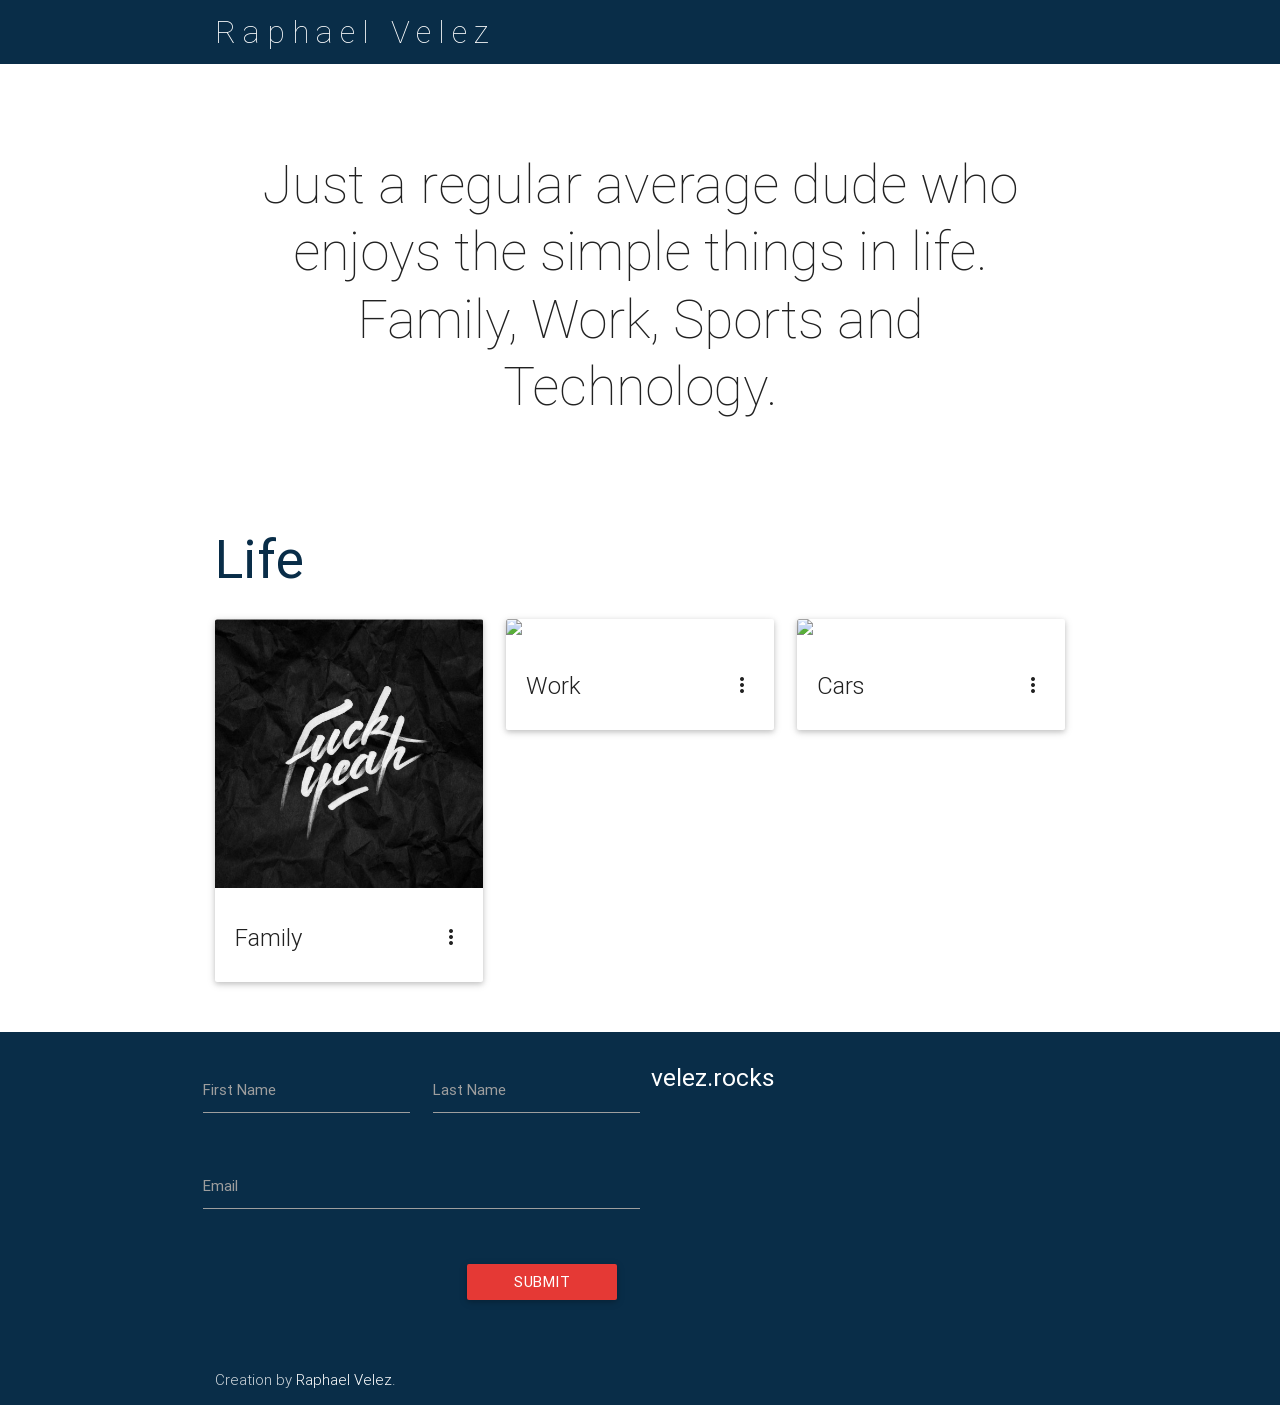
==== index.html @ 738123f0 "removing fam pic" ====
<!DOCTYPE html>
<html>
<head>
    <meta http-equiv="Content-Type" content="text/html; charset=UTF-8"/>
    <meta name="viewport" content="width=device-width, initial-scale=1, maximum-scale=1.0, user-scalable=no"/>
    <meta name="theme-color" content="#2196F3">
    <title>Ralph Velez</title>

    <!-- CSS + Stylesheets -->
    <link href="css/materialize.css" type="text/css" rel="stylesheet">
    <link href="css/style.css" type="text/css" rel="stylesheet" >
    <link href="css/font-awesome.min.css" type="text/css" rel="stylesheet" >
    <link href="https://fonts.googleapis.com/icon?family=Material+Icons"
      rel="stylesheet">
    <script src="js/modernizr.js"></script> <!-- Modernizr -->
</head>

<body id="top" class="scrollspy">

<!-- Pre Loader -->
<div id="loader-wrapper">
    <div id="loader"></div>

    <div class="loader-section section-left"></div>
    <div class="loader-section section-right"></div>

</div>

<!-- Nav Bar -->

<div class="navbar-fixed">
   <nav id="nav_f" class="default_color" role="navigation">
       <div class="container">
           <div class="nav-wrapper"><a id="logo-container" href="#top" class="brand-logo">Raphael Velez</a>
           <ul id="nav-mobile" class="right side-nav">
           </ul><a href="#" data-activates="nav-mobile" class="button-collapse"><i class="mdi-navigation-menu"></i></a>
           </div>
       </div>
   </nav>
</div>

<!-- About me Section -->

<div id="intro" class="section scrollspy">
    <div class="container">
        <div class="row">
            <div  class="col s12">
                <h2 class="center header text_h2"> Just a regular average dude who enjoys the simple things in life. Family, Work, Sports and Technology.</h2>
            </div>
        </div>
    </div>
</div>
<!-- Life Section -->

<!--About me Section once you press Life-->

<div class="section scrollspy" id="Life">
    <div class="container">
        <h2 class="header text_b">Life </h2>
        <div class="row">
            <div class="col s12 m4 l4">
                <div class="card">
                    <div class="card-image waves-effect waves-block waves-light">
                        <img class="activator" src="img/project1.jpg">
                    </div>
                    <div class="card-content">
                        <span class="card-title activator grey-text text-darken-4">Family <i class="mdi-navigation-more-vert right"></i></span>

                    </div>
                    <div class="card-reveal">
                        <span class="card-title grey-text text-darken-4">Family <i class="mdi-navigation-close right"></i></span>
                        <p>Family is everything to me. My wife, daughter and son are my first priority in life.</p>
                    </div>
                </div>
            </div>
            <div class="col s12 m4 l4">
                <div class="card">
                    <div class="card-image waves-effect waves-block waves-light">
                        <img class="activator" src="https://s3.amazonaws.com/prod-heroku/greenhouse_job_boards/logos/000/000/993/original/hellolabs-knockout-tex.png?1421933443">
                    </div>
                    <div class="card-content">
                        <span class="card-title activator grey-text text-darken-4">Work <i class="mdi-navigation-more-vert right"></i></span>

                    </div>
                    <div class="card-reveal">
                        <span class="card-title grey-text text-darken-4">Life at work <i class="mdi-navigation-close right"></i></span>
                        <p>At heart I love what I do, it's because of that statement I can honestly say I am successful.</p>
                    </div>
                </div>
            </div>
            <div class="col s12 m4 l4">
                <div class="card">
                    <div class="card-image waves-effect waves-block waves-light">
                        <img class="activator" src="http://scontent.cdninstagram.com/hphotos-xaf1/t51.2885-15/s306x306/e15/11007886_331839517021552_697803813_n.jpg">
                    </div>
                    <div class="card-content">
                        <span class="card-title activator grey-text text-darken-4">Cars <i class="mdi-navigation-more-vert right"></i></span>
                    </div>
                    <div class="card-reveal">
                        <span class="card-title grey-text text-darken-4">Cars <i class="mdi-navigation-close right"></i></span>
                        <p>My first love in life has always been cards, my family was raised on cars. Driving them, racing them and building them.</p>
                    </div>
                </div>
            </div>
        </div>
    </div>
</div>

<!-- Footer -->

<footer id="contact" class="page-footer default_color scrollspy">
    <div class="container">
        <div class="row">
            <div class="col l6 s12">
                <form class="col s12">
                    <div class="row">
                      <div class="row">
                        <form class="col s12">
                          <div class="row">
                            <div class="input-field col s6">
                              <input id="first_name" type="text" class="validate">
                              <label for="first_name">First Name</label>
                            </div>
                            <div class="input-field col s6">
                              <input id="last_name" type="text" class="validate">
                              <label for="last_name">Last Name</label>
                            </div>
                          </div>
                          <div class="row">
                            <div class="input-field col s12">
                              <input id="email" type="email" class="validate">
                              <label for="email">Email</label>
                            </div>
                          </div>
                        </form>
                      </div>
                        <div class="col offset-s7 s5">
                            <button class="btn waves-effect waves-light red darken-1" type="submit" name="action">Submit
                                <i class="mdi-content-send right white-text"></i>
                            </button>
                        </div>
                    </div>
                </form>
            </div>
            <div class="col l3 s12">
                <h5 class="white-text">velez.rocks</h5>
            </div>
        </div>
    </div>
    <div class="footer-copyright default_color">
        <div class="container">
            Creation by <a class="white-text" href="http://velez.rocks">Raphael Velez</a>.
        </div>
    </div>

</footer>

<!-- End of Site -->
</body>
</html>
---- css/style.css ----
/* Ralph Stylesheet */
/* Dark Blue 092D48 */
.default_color{background-color: #092D48 !important}

.default_color_text{color: #092D48 !important}

.icon-block {
    padding: 0 15px;
}

#intro, #work, #team {padding-top: 4rem;}

#index-banner {
    min-height: 632px;
    max-height: 864px;
    position: relative;
    background-color: #092D48;
}

#nav_f{
    box-shadow: none !important;
    -webkit-box-shadow:none !important;
}

.text_h {
    padding: 15% 0;
    font-size: 6.0em;
    font-weight: 100;
    color:white;
}

.brand-logo{
    position: absolute;
    color: #fff;
    display: inline-block;
    font-size: 2.1rem;
    font-style: normal;
    font-weight: 100;
    padding: 0;
    letter-spacing: 7px;
}

.text_h2 {font-weight: 100;margin-bottom: 4%; line-height: 4.5rem;}

.span_h2 {font-weight: 300;color: #092D48;}

.text_b{color: #092D48;}

.in{font-weight: 400 !important; font-style: normal !important;}

.promo i {
    color: #092D48;
    font-size: 7rem;
    display: block;
}
.card-content a {color: #092D48;}

.card-content a:hover {color: #092D48;}

#work, #team{background: rgb(247, 247, 247);}

.text_pink{color:#EF9A9A;}

nav ul a {
    font-size: 1.2rem;
    color: #FFF;
    letter-spacing: 2px;
    display: block;
    font-weight: 300;
    padding: 0px 15px;
}

.cd-headline.type .cd-words-wrapper {
    vertical-align: top;
    overflow: hidden;
}

.cd-headline.type .cd-words-wrapper::after {
    /* vertical bar */
    content: '';
    position: absolute;
    right: 0;
    top: 50%;
    bottom: auto;
    -webkit-transform: translateY(-50%);
    -moz-transform: translateY(-50%);
    -ms-transform: translateY(-50%);
    -o-transform: translateY(-50%);
    transform: translateY(-50%);
    height: 90%;
    width: 1px;
    background-color: #aebcb9;
}

.cd-headline.type .cd-words-wrapper.waiting::after {
    -webkit-animation: cd-pulse 1s infinite;
    -moz-animation: cd-pulse 1s infinite;
    animation: cd-pulse 1s infinite;
}
.cd-headline.type .cd-words-wrapper.selected {
    background-color: #FFF;
}

.cd-headline.type .cd-words-wrapper.selected::after {
    visibility: hidden;
}

.cd-headline.type .cd-words-wrapper.selected b {
    color: #092D48;
}

.cd-headline.type b {
    visibility: hidden;
}

.cd-headline.type b.is-visible {
    visibility: visible;
}

.cd-headline.type i {
    position: absolute;
    visibility: hidden;
}
.cd-headline.type i.in {
    position: relative;
    visibility: visible;
}

@-webkit-keyframes cd-pulse {
    0% {
        -webkit-transform: translateY(-50%) scale(1);
        opacity: 1;
    }
    40% {
        -webkit-transform: translateY(-50%) scale(0.9);
        opacity: 0;
    }
    100% {
        -webkit-transform: translateY(-50%) scale(0);
        opacity: 0;
    }
}
@-moz-keyframes cd-pulse {
    0% {
        -moz-transform: translateY(-50%) scale(1);
        opacity: 1;
    }
    40% {
        -moz-transform: translateY(-50%) scale(0.9);
        opacity: 0;
    }
    100% {
        -moz-transform: translateY(-50%) scale(0);
        opacity: 0;
    }
}

@keyframes cd-pulse {
    0% {
        -webkit-transform: translateY(-50%) scale(1);
        -moz-transform: translateY(-50%) scale(1);
        -ms-transform: translateY(-50%) scale(1);
        -o-transform: translateY(-50%) scale(1);
        transform: translateY(-50%) scale(1);
        opacity: 1;
    }
    40% {
        -webkit-transform: translateY(-50%) scale(0.9);
        -moz-transform: translateY(-50%) scale(0.9);
        -ms-transform: translateY(-50%) scale(0.9);
        -o-transform: translateY(-50%) scale(0.9);
        transform: translateY(-50%) scale(0.9);
        opacity: 0;
    }
    100% {
        -webkit-transform: translateY(-50%) scale(0);
        -moz-transform: translateY(-50%) scale(0);
        -ms-transform: translateY(-50%) scale(0);
        -o-transform: translateY(-50%) scale(0);
        transform: translateY(-50%) scale(0);
        opacity: 0;
    }
}


/* Preloader */
#preloader {
    position: fixed;
    top:0;
    left:0;
    right:0;
    bottom:0;
    background-color:#fff; /* change if the mask should have another color then white */
    z-index:1200; /* makes sure it stays on top */
}

#status {
    width:200px;
    height:200px;
    position:absolute;
    left:50%; /* centers the loading animation horizontally one the screen */
    top:50%; /* centers the loading animation vertically one the screen */
    background-image:url(../img/status.gif); /* path to your loading animation */
    background-repeat:no-repeat;
    background-position:center;
    margin:-100px 0 0 -100px; /* is width and height divided by two */
}

@media only screen and (max-width: 480px) {
    .text_h {
        padding: 4% 0;
        font-size: 5em;
        font-weight: 100;
        color: white;
    }
}

input, textarea {
    border-bottom: 1px solid #fff;
}

nav a.button-collapse {
    left: -25px;
}

.card-avatar .waves-effect {
    text-align: center;
    margin-top: 20px;
}

.card-avatar img {
    height: 150px;
    width: 150px;
    border-radius: 75px;
}

.card-avatar .card-content {
    text-align: center;
}

.card .card-content p {
    margin: 15px 0px;
}

.card-avatar .card-content i {
   font-size: 1.5rem;
}

.card-avatar .card-content .card-title {
    line-height: 30px !important;
}

.parallax-container {
    max-height: 400px;
}

footer.page-footer {
    margin-top: 0px !important;
}
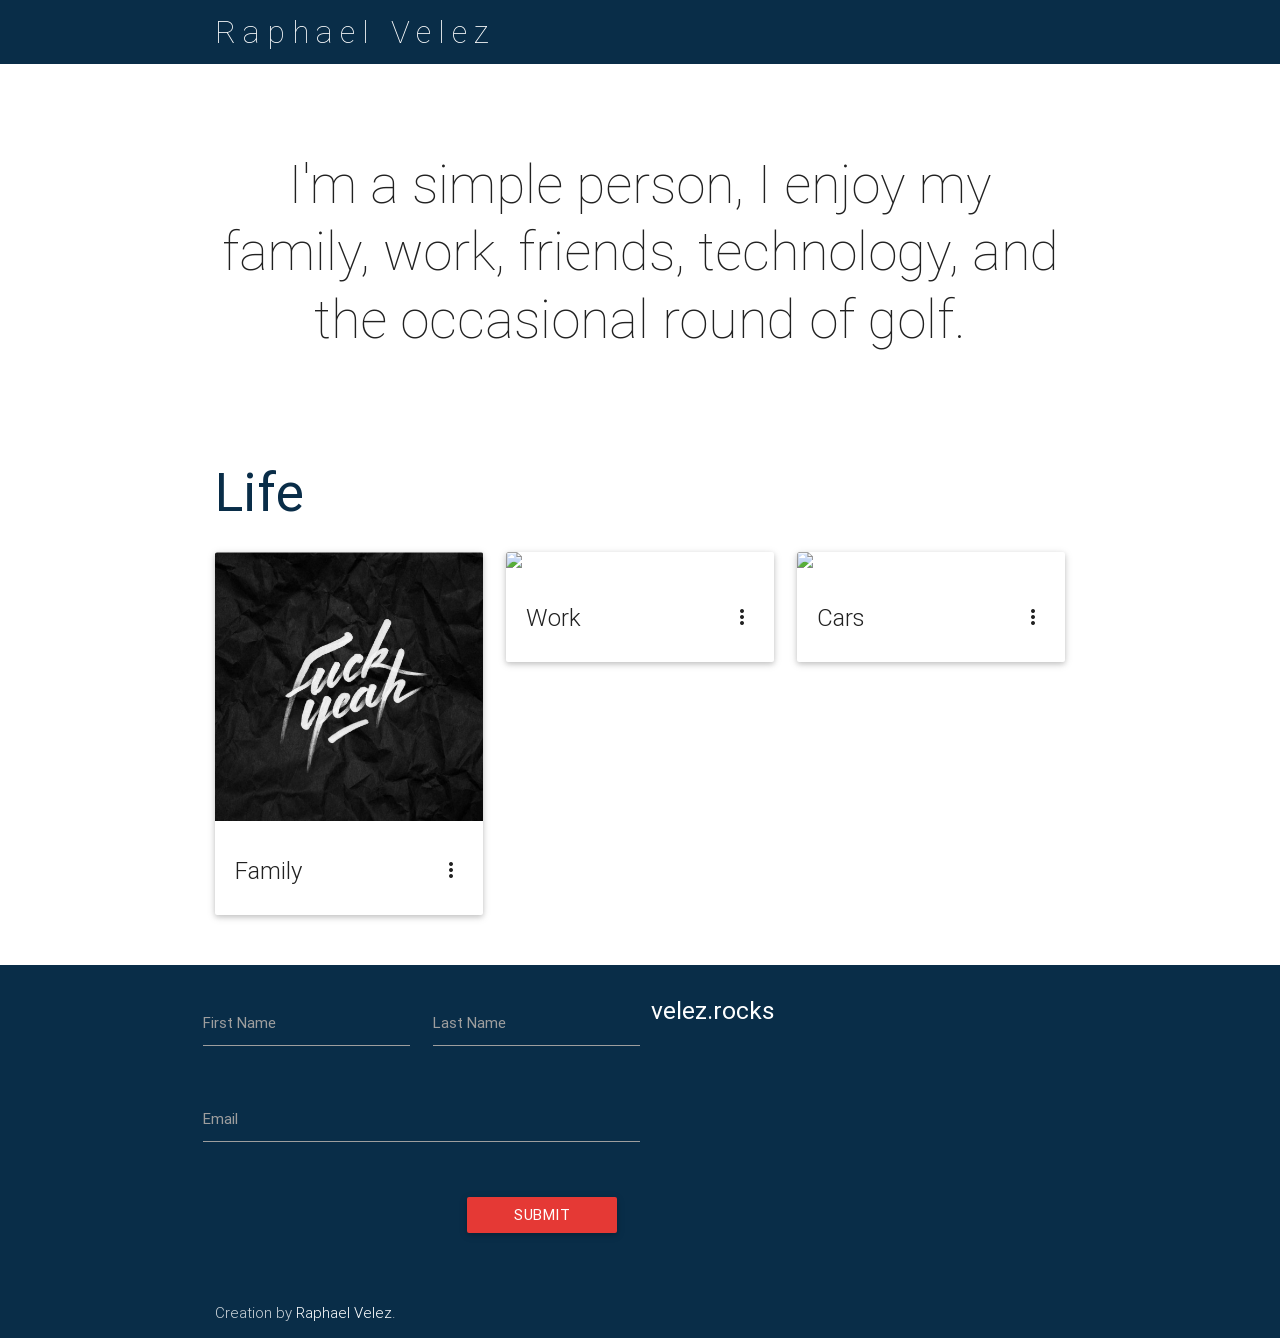
==== commit 32fac7e6: "Update index.html" ====
--- a/index.html
+++ b/index.html
@@ -45,7 +45,7 @@
     <div class="container">
         <div class="row">
             <div  class="col s12">
-                <h2 class="center header text_h2"> Just a regular average dude who enjoys the simple things in life. Family, Work, Sports and Technology.</h2>
+                <h2 class="center header text_h2"> I'm a simple person, I enjoy my family, work, friends, technology, and the occasional round of golf.</h2>
             </div>
         </div>
     </div>
@@ -154,6 +154,10 @@
     </div>
 
 </footer>
+<!--  Scripts-->
+<script src="https://code.jquery.com/jquery-2.1.1.min.js"></script>
+<script src="js/materialize.js"></script>
+<script src="js/init.js"></script>
 
 <!-- End of Site -->
 </body>
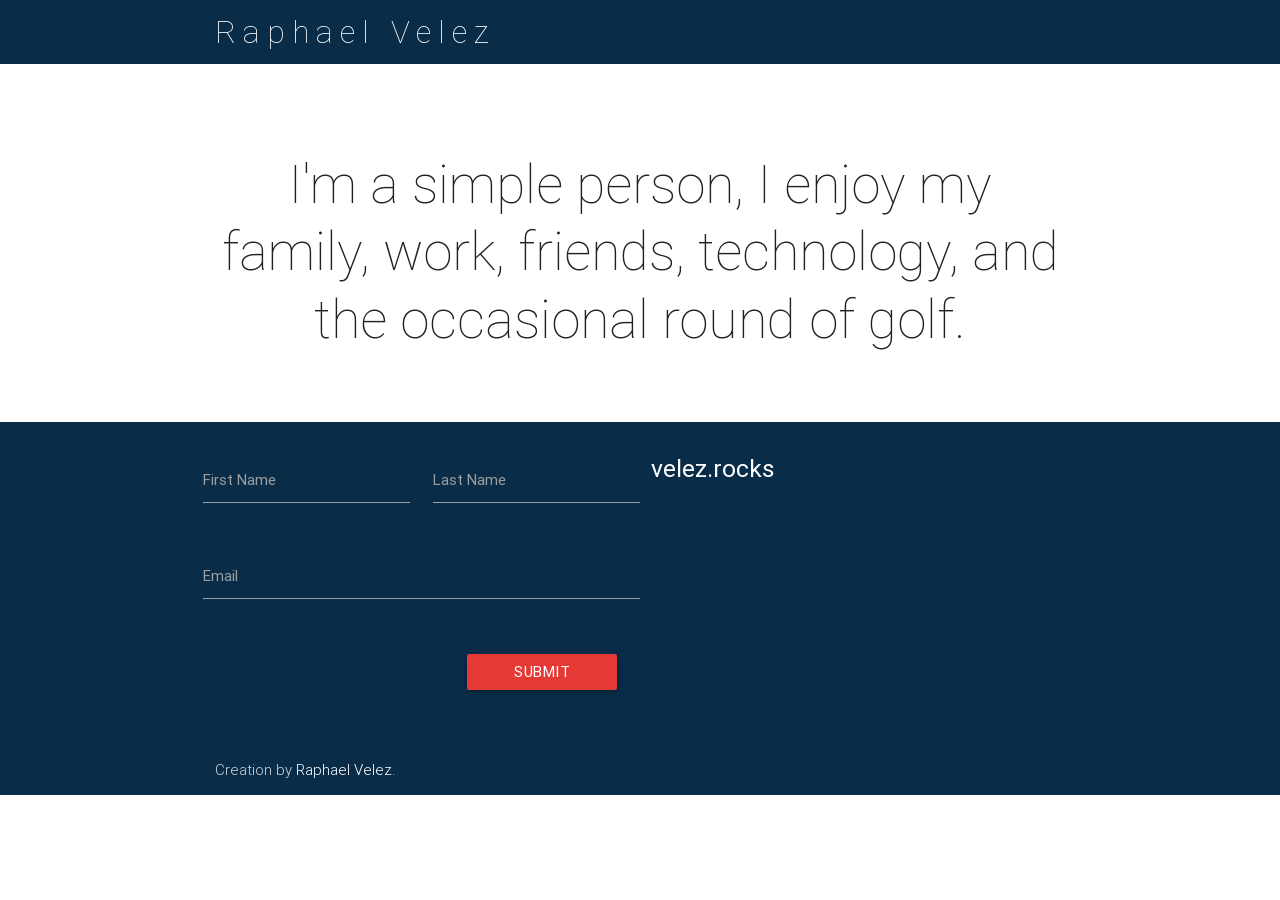
==== commit 0e007059: "Update index.html" ====
--- a/index.html
+++ b/index.html
@@ -53,58 +53,6 @@
 <!-- Life Section -->
 
 <!--About me Section once you press Life-->
-
-<div class="section scrollspy" id="Life">
-    <div class="container">
-        <h2 class="header text_b">Life </h2>
-        <div class="row">
-            <div class="col s12 m4 l4">
-                <div class="card">
-                    <div class="card-image waves-effect waves-block waves-light">
-                        <img class="activator" src="img/project1.jpg">
-                    </div>
-                    <div class="card-content">
-                        <span class="card-title activator grey-text text-darken-4">Family <i class="mdi-navigation-more-vert right"></i></span>
-
-                    </div>
-                    <div class="card-reveal">
-                        <span class="card-title grey-text text-darken-4">Family <i class="mdi-navigation-close right"></i></span>
-                        <p>Family is everything to me. My wife, daughter and son are my first priority in life.</p>
-                    </div>
-                </div>
-            </div>
-            <div class="col s12 m4 l4">
-                <div class="card">
-                    <div class="card-image waves-effect waves-block waves-light">
-                        <img class="activator" src="https://s3.amazonaws.com/prod-heroku/greenhouse_job_boards/logos/000/000/993/original/hellolabs-knockout-tex.png?1421933443">
-                    </div>
-                    <div class="card-content">
-                        <span class="card-title activator grey-text text-darken-4">Work <i class="mdi-navigation-more-vert right"></i></span>
-
-                    </div>
-                    <div class="card-reveal">
-                        <span class="card-title grey-text text-darken-4">Life at work <i class="mdi-navigation-close right"></i></span>
-                        <p>At heart I love what I do, it's because of that statement I can honestly say I am successful.</p>
-                    </div>
-                </div>
-            </div>
-            <div class="col s12 m4 l4">
-                <div class="card">
-                    <div class="card-image waves-effect waves-block waves-light">
-                        <img class="activator" src="http://scontent.cdninstagram.com/hphotos-xaf1/t51.2885-15/s306x306/e15/11007886_331839517021552_697803813_n.jpg">
-                    </div>
-                    <div class="card-content">
-                        <span class="card-title activator grey-text text-darken-4">Cars <i class="mdi-navigation-more-vert right"></i></span>
-                    </div>
-                    <div class="card-reveal">
-                        <span class="card-title grey-text text-darken-4">Cars <i class="mdi-navigation-close right"></i></span>
-                        <p>My first love in life has always been cards, my family was raised on cars. Driving them, racing them and building them.</p>
-                    </div>
-                </div>
-            </div>
-        </div>
-    </div>
-</div>
 
 <!-- Footer -->
 
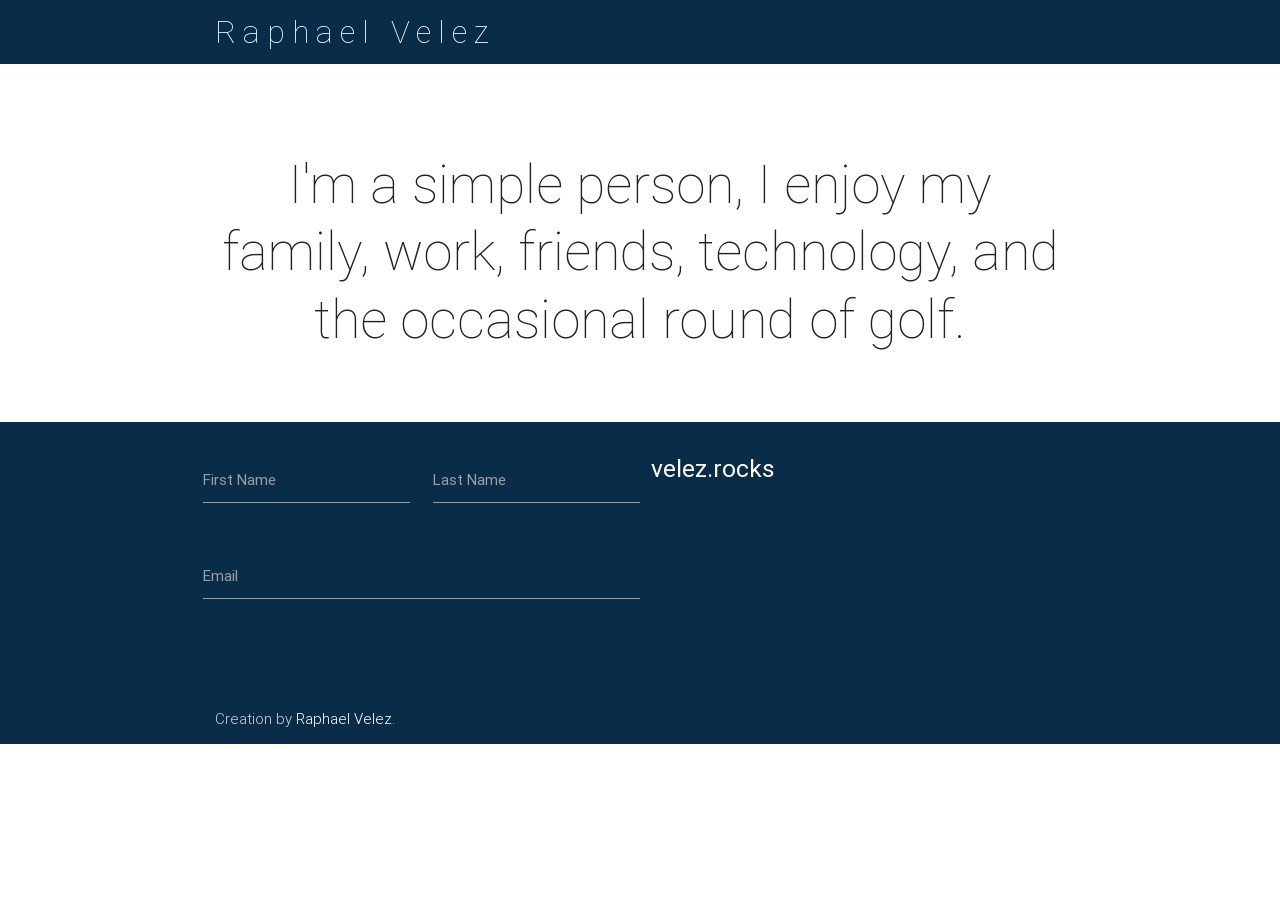
==== commit 6f6e5750: "Update index.html" ====
--- a/index.html
+++ b/index.html
@@ -82,11 +82,7 @@
                           </div>
                         </form>
                       </div>
-                        <div class="col offset-s7 s5">
-                            <button class="btn waves-effect waves-light red darken-1" type="submit" name="action">Submit
-                                <i class="mdi-content-send right white-text"></i>
-                            </button>
-                        </div>
+
                     </div>
                 </form>
             </div>
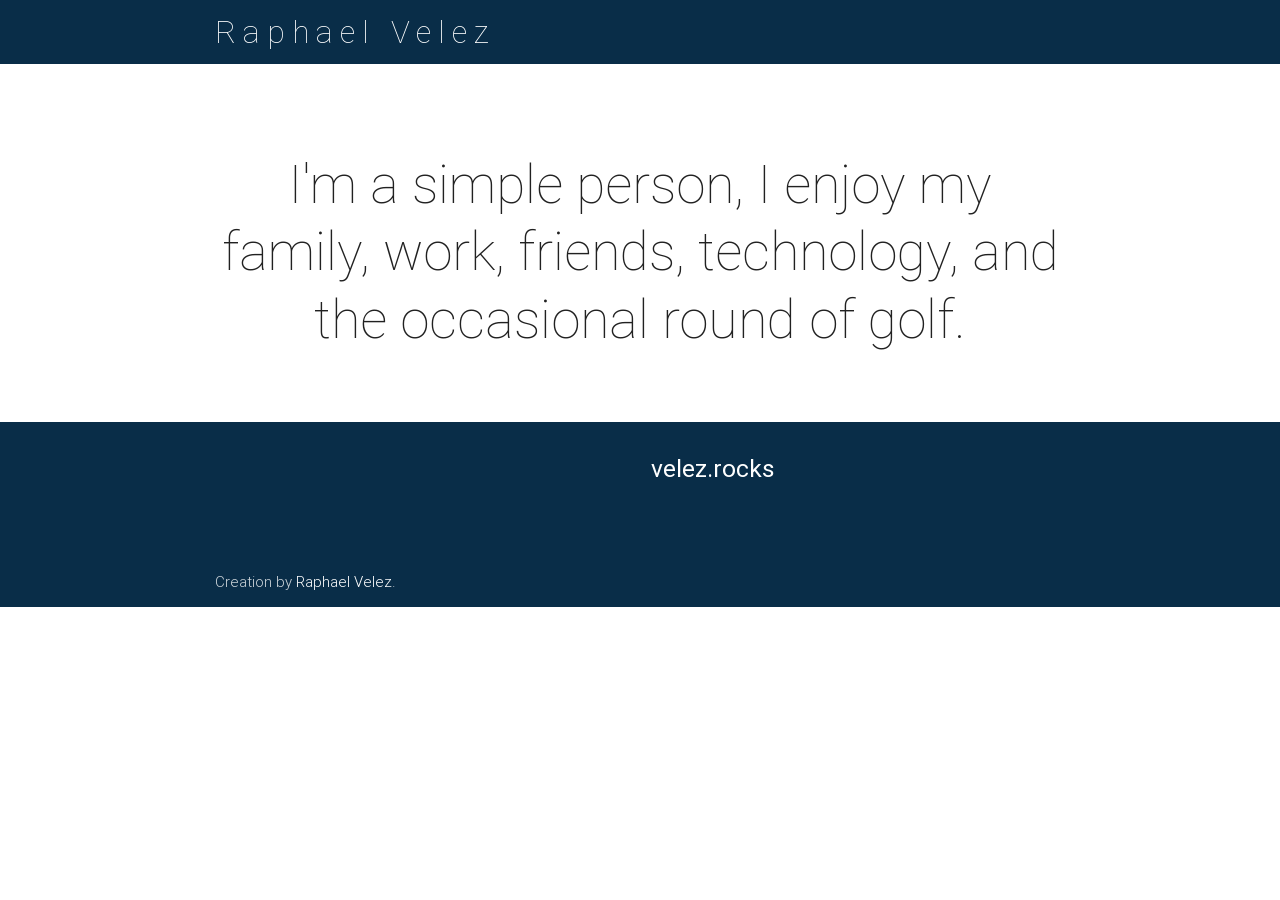
==== commit 1604f96f: "Update index.html" ====
--- a/index.html
+++ b/index.html
@@ -66,19 +66,12 @@
                         <form class="col s12">
                           <div class="row">
                             <div class="input-field col s6">
-                              <input id="first_name" type="text" class="validate">
-                              <label for="first_name">First Name</label>
+
                             </div>
-                            <div class="input-field col s6">
-                              <input id="last_name" type="text" class="validate">
-                              <label for="last_name">Last Name</label>
-                            </div>
+
                           </div>
                           <div class="row">
-                            <div class="input-field col s12">
-                              <input id="email" type="email" class="validate">
-                              <label for="email">Email</label>
-                            </div>
+
                           </div>
                         </form>
                       </div>
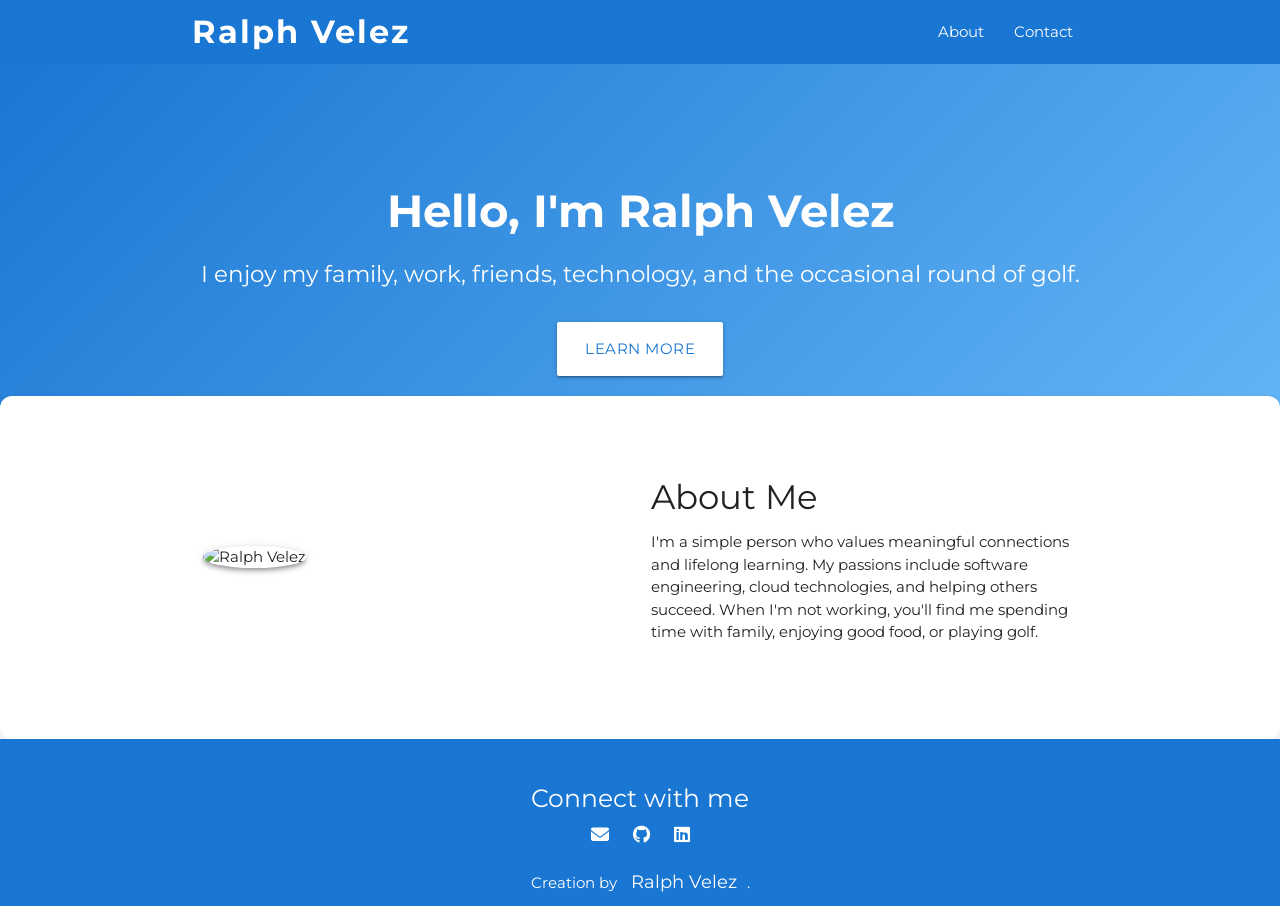
==== commit 10a82e70: "updated site content" ====
--- a/index.html
+++ b/index.html
@@ -1,101 +1,112 @@
 <!DOCTYPE html>
-<html>
+<html lang="en">
 <head>
-    <meta http-equiv="Content-Type" content="text/html; charset=UTF-8"/>
-    <meta name="viewport" content="width=device-width, initial-scale=1, maximum-scale=1.0, user-scalable=no"/>
-    <meta name="theme-color" content="#2196F3">
-    <title>Ralph Velez</title>
+  <meta charset="UTF-8"/>
+  <meta name="viewport" content="width=device-width, initial-scale=1.0"/>
+  <meta name="theme-color" content="#1976d2">
+  <title>Ralph Velez</title>
+  <!-- Materialize CSS -->
+  <link href="https://cdnjs.cloudflare.com/ajax/libs/materialize/1.0.0/css/materialize.min.css" rel="stylesheet">
+  <!-- Google Fonts -->
+  <link href="https://fonts.googleapis.com/css?family=Montserrat:700,400&display=swap" rel="stylesheet">
+  <!-- Font Awesome -->
+  <link href="https://cdnjs.cloudflare.com/ajax/libs/font-awesome/6.4.0/css/all.min.css" rel="stylesheet">
+  <style>
+    body {
+      font-family: 'Montserrat', sans-serif;
+      background: #f5f7fa;
+    }
+    .brand-logo {
+      font-weight: 700;
+      letter-spacing: 2px;
+    }
+    .hero {
+      background: linear-gradient(135deg, #1976d2 0%, #64b5f6 100%);
+      color: #fff;
+      padding: 80px 0 60px 0;
+      text-align: center;
+    }
+    .hero h1 {
+      font-size: 3rem;
+      margin-bottom: 20px;
+      font-weight: 700;
+    }
+    .hero p {
+      font-size: 1.5rem;
+      font-weight: 400;
+      margin-bottom: 30px;
+    }
+    .about-section {
+      padding: 60px 0;
+      background: #fff;
+      border-radius: 12px;
+      box-shadow: 0 2px 8px rgba(0,0,0,0.04);
+      margin-top: -40px;
+    }
+    .footer {
+      background: #1976d2;
+      color: #fff;
+      padding: 30px 0 10px 0;
+    }
+    .footer a {
+      color: #fff;
+      margin: 0 10px;
+      font-size: 1.2rem;
+    }
+  </style>
+</head>
+<body>
+  <!-- Navbar -->
+  <nav class="blue darken-2">
+    <div class="nav-wrapper container">
+      <a href="#top" class="brand-logo">Ralph Velez</a>
+      <ul class="right hide-on-med-and-down">
+        <li><a href="#about">About</a></li>
+        <li><a href="#contact">Contact</a></li>
+      </ul>
+    </div>
+  </nav>
 
-    <!-- CSS + Stylesheets -->
-    <link href="css/materialize.css" type="text/css" rel="stylesheet">
-    <link href="css/style.css" type="text/css" rel="stylesheet" >
-    <link href="css/font-awesome.min.css" type="text/css" rel="stylesheet" >
-    <link href="https://fonts.googleapis.com/icon?family=Material+Icons"
-      rel="stylesheet">
-    <script src="js/modernizr.js"></script> <!-- Modernizr -->
-</head>
+  <!-- Hero Section -->
+  <section class="hero" id="top">
+    <div class="container">
+      <h1>Hello, I'm Ralph Velez</h1>
+      <p>I enjoy my family, work, friends, technology, and the occasional round of golf.</p>
+      <a href="about.html" target="_blank" class="btn-large white blue-text text-darken-2 waves-effect waves-light">Learn More</a>
+    </div>
+  </section>
 
-<body id="top" class="scrollspy">
+  <!-- About Section -->
+  <section class="about-section" id="about">
+    <div class="container">
+      <div class="row valign-wrapper">
+        <div class="col s12 m6">
+          <img src="https://media.licdn.com/dms/image/v2/C4D03AQFvjz83-24b1g/profile-displayphoto-shrink_400_400/profile-displayphoto-shrink_400_400/0/1517819084093?e=1761177600&v=beta&t=Tre3-1JM8X3R5SS0eYEk7K6blN6wqnXzayN4LEav1uE" alt="Ralph Velez" class="responsive-img circle z-depth-2" style="max-width:180px;">
+        </div>
+        <div class="col s12 m6">
+          <h4>About Me</h4>
+          <p>
+            I'm a simple person who values meaningful connections and lifelong learning. My passions include software engineering, cloud technologies, and helping others succeed. When I'm not working, you'll find me spending time with family, enjoying good food, or playing golf.
+          </p>
+        </div>
+      </div>
+    </div>
+  </section>
 
-<!-- Pre Loader -->
-<div id="loader-wrapper">
-    <div id="loader"></div>
+  <!-- Contact & Footer -->
+  <footer class="footer" id="contact">
+    <div class="container center-align">
+      <h5>Connect with me</h5>
+      <a href="mailto:ralph@velez.rocks" title="Email"><i class="fas fa-envelope"></i></a>
+      <a href="https://github.com/triralph" target="_blank" title="GitHub"><i class="fab fa-github"></i></a>
+      <a href="https://www.linkedin.com/in/raphael-velez-b06055144/" target="_blank" title="LinkedIn"><i class="fab fa-linkedin"></i></a>
+      <div style="margin-top:20px;">
+        <span>Creation by <a href="http://velez.rocks" class="white-text">Ralph Velez</a>.</span>
+      </div>
+    </div>
+  </footer>
 
-    <div class="loader-section section-left"></div>
-    <div class="loader-section section-right"></div>
-
-</div>
-
-<!-- Nav Bar -->
-
-<div class="navbar-fixed">
-   <nav id="nav_f" class="default_color" role="navigation">
-       <div class="container">
-           <div class="nav-wrapper"><a id="logo-container" href="#top" class="brand-logo">Raphael Velez</a>
-           <ul id="nav-mobile" class="right side-nav">
-           </ul><a href="#" data-activates="nav-mobile" class="button-collapse"><i class="mdi-navigation-menu"></i></a>
-           </div>
-       </div>
-   </nav>
-</div>
-
-<!-- About me Section -->
-
-<div id="intro" class="section scrollspy">
-    <div class="container">
-        <div class="row">
-            <div  class="col s12">
-                <h2 class="center header text_h2"> I'm a simple person, I enjoy my family, work, friends, technology, and the occasional round of golf.</h2>
-            </div>
-        </div>
-    </div>
-</div>
-<!-- Life Section -->
-
-<!--About me Section once you press Life-->
-
-<!-- Footer -->
-
-<footer id="contact" class="page-footer default_color scrollspy">
-    <div class="container">
-        <div class="row">
-            <div class="col l6 s12">
-                <form class="col s12">
-                    <div class="row">
-                      <div class="row">
-                        <form class="col s12">
-                          <div class="row">
-                            <div class="input-field col s6">
-
-                            </div>
-
-                          </div>
-                          <div class="row">
-
-                          </div>
-                        </form>
-                      </div>
-
-                    </div>
-                </form>
-            </div>
-            <div class="col l3 s12">
-                <h5 class="white-text">velez.rocks</h5>
-            </div>
-        </div>
-    </div>
-    <div class="footer-copyright default_color">
-        <div class="container">
-            Creation by <a class="white-text" href="http://velez.rocks">Raphael Velez</a>.
-        </div>
-    </div>
-
-</footer>
-<!--  Scripts-->
-<script src="https://code.jquery.com/jquery-2.1.1.min.js"></script>
-<script src="js/materialize.js"></script>
-<script src="js/init.js"></script>
-
-<!-- End of Site -->
+  <!-- Scripts -->
+  <script src="https://cdnjs.cloudflare.com/ajax/libs/materialize/1.0.0/js/materialize.min.js"></script>
 </body>
-</html>
+</html>
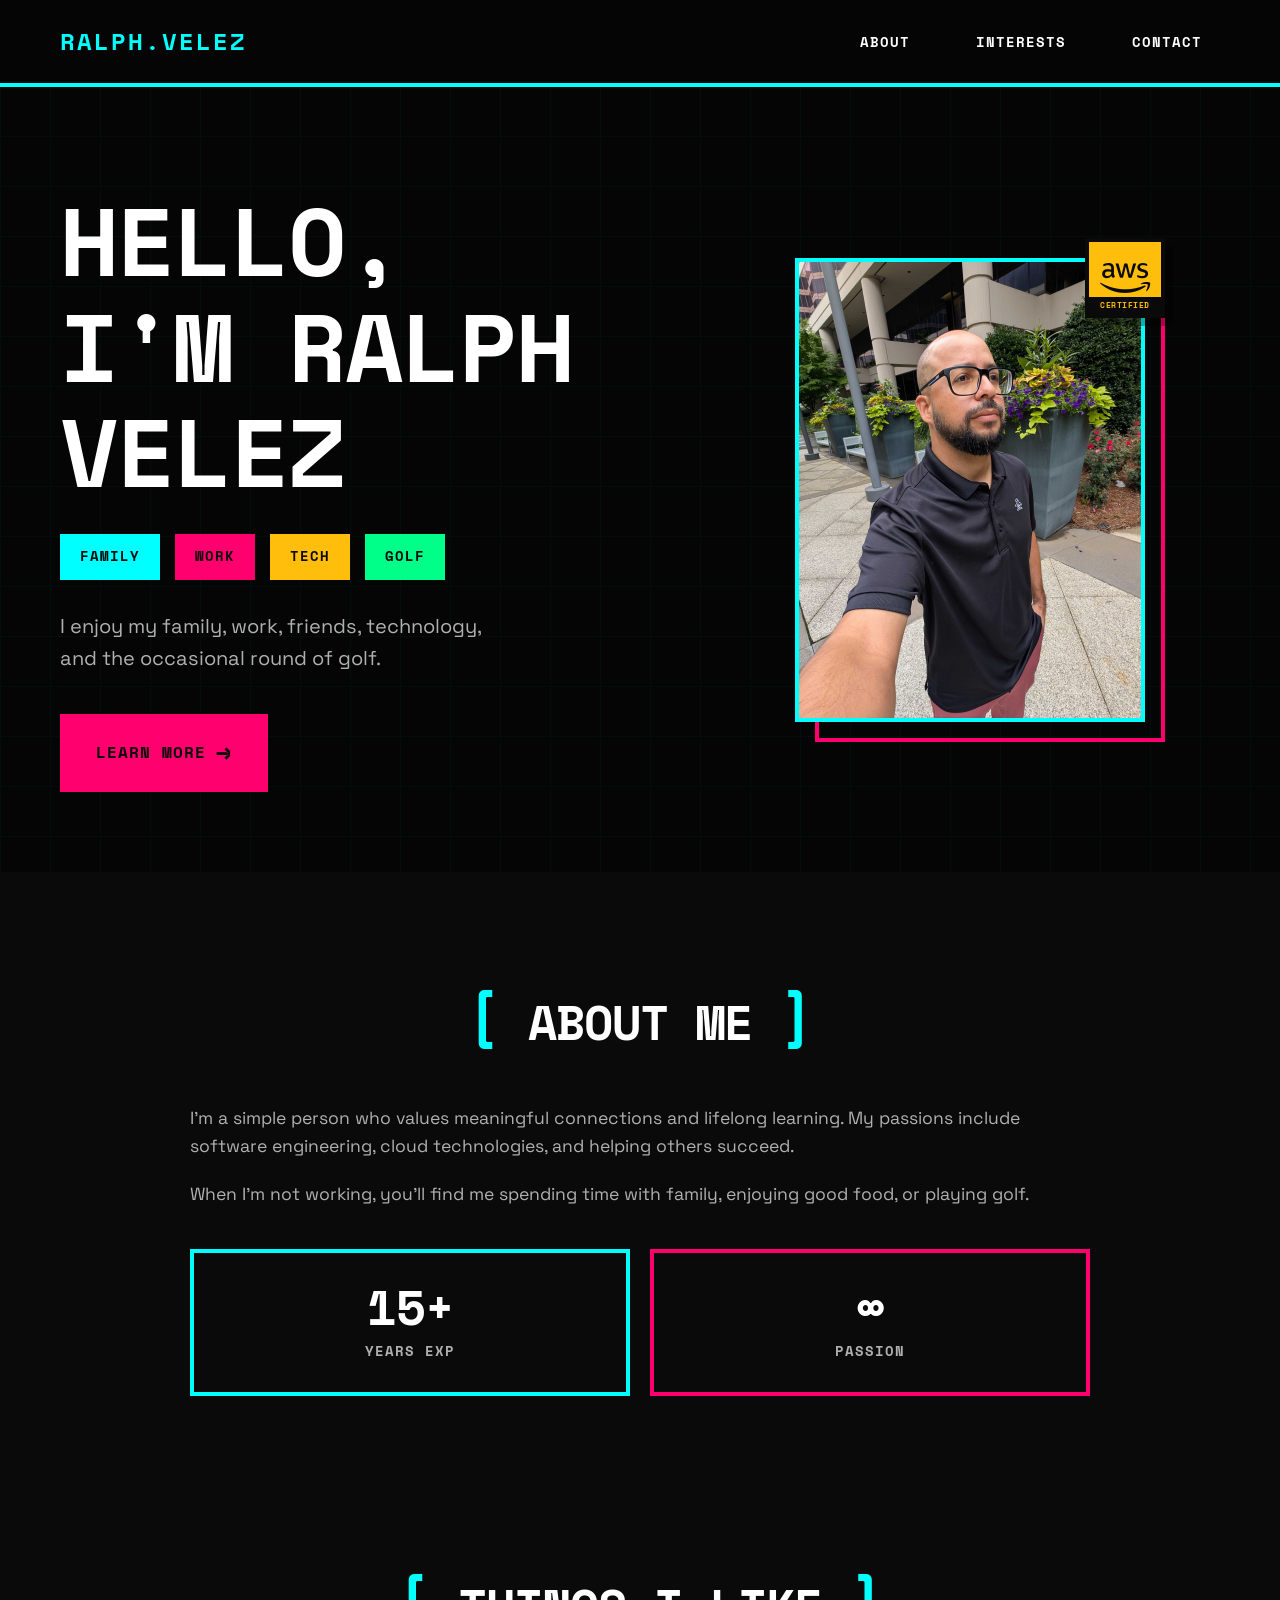
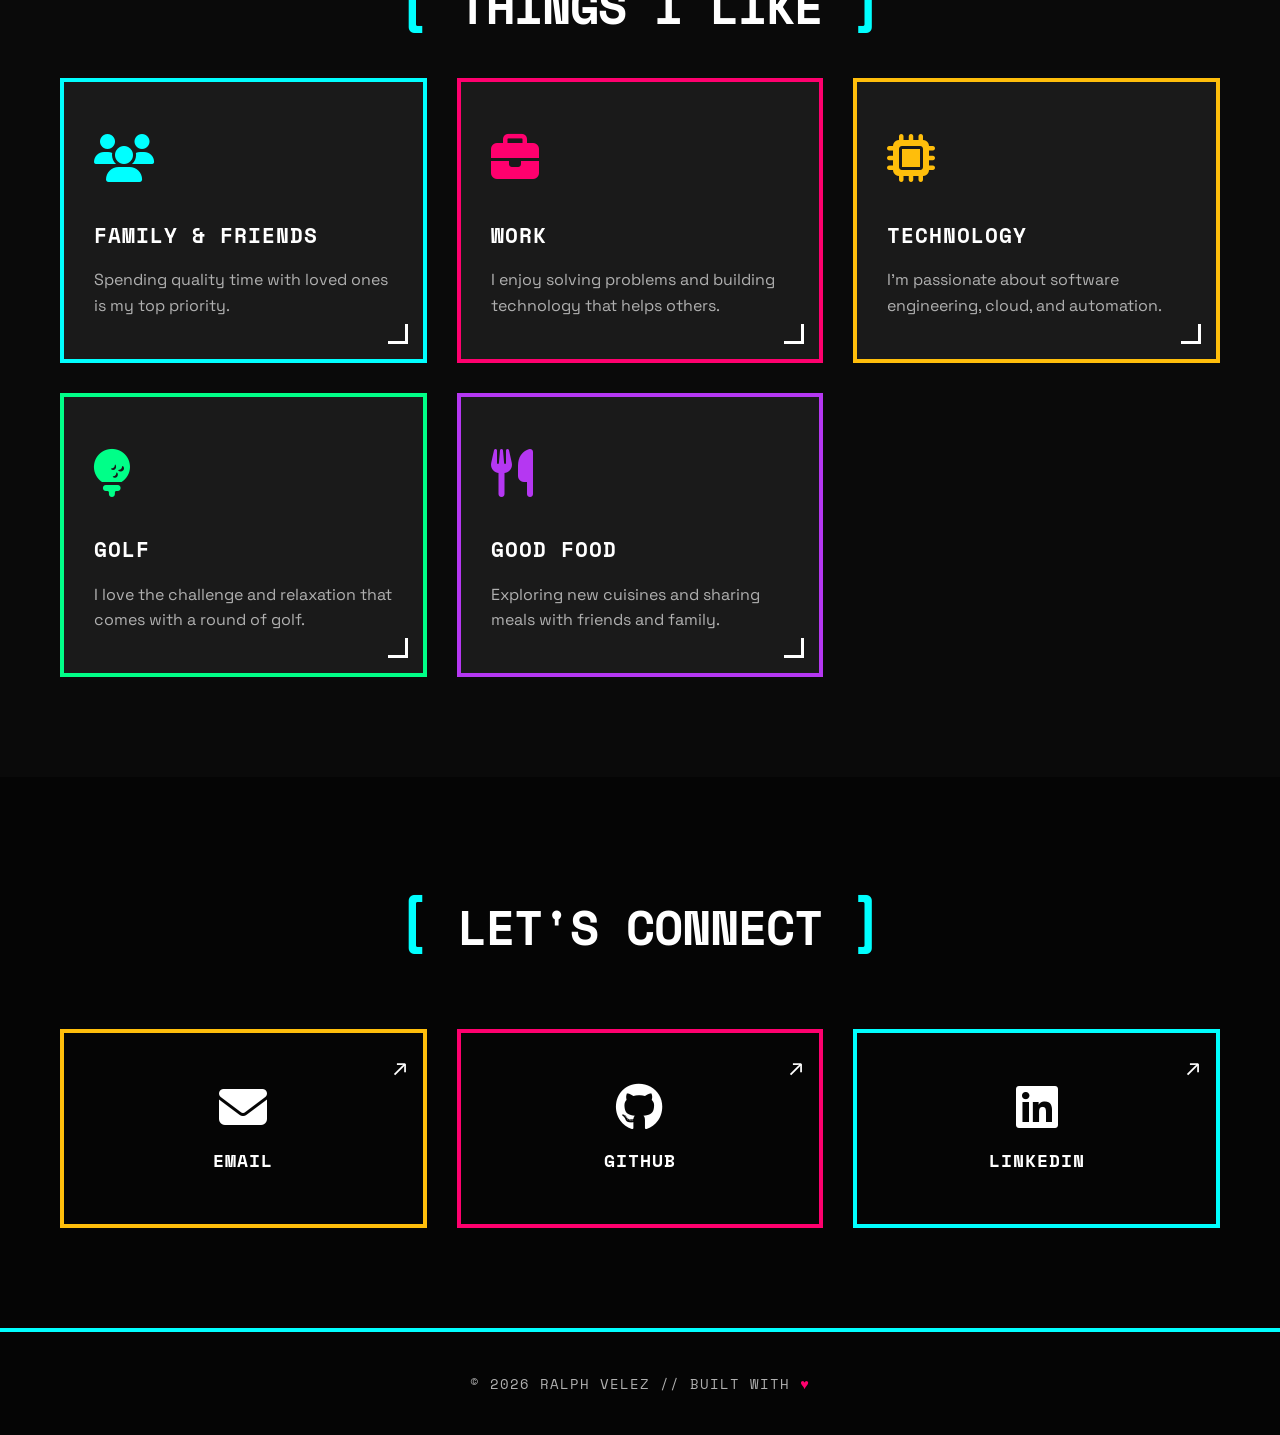
==== commit 75d41a44: "feat: Complete neo-brutalist dark mode redesign - Redesigned entire site with neo-brutalist dark mod" ====
--- a/index.html
+++ b/index.html
@@ -3,110 +3,209 @@
 <head>
   <meta charset="UTF-8"/>
   <meta name="viewport" content="width=device-width, initial-scale=1.0"/>
-  <meta name="theme-color" content="#1976d2">
-  <title>Ralph Velez</title>
-  <!-- Materialize CSS -->
-  <link href="https://cdnjs.cloudflare.com/ajax/libs/materialize/1.0.0/css/materialize.min.css" rel="stylesheet">
-  <!-- Google Fonts -->
-  <link href="https://fonts.googleapis.com/css?family=Montserrat:700,400&display=swap" rel="stylesheet">
-  <!-- Font Awesome -->
+  <meta name="theme-color" content="#0a0a0a">
+  <title>Ralph Velez - Neo Brutalist</title>
+  <link href="https://fonts.googleapis.com/css2?family=Space+Grotesk:wght@400;700&family=Space+Mono:wght@400;700&display=swap" rel="stylesheet">
   <link href="https://cdnjs.cloudflare.com/ajax/libs/font-awesome/6.4.0/css/all.min.css" rel="stylesheet">
-  <style>
-    body {
-      font-family: 'Montserrat', sans-serif;
-      background: #f5f7fa;
-    }
-    .brand-logo {
-      font-weight: 700;
-      letter-spacing: 2px;
-    }
-    .hero {
-      background: linear-gradient(135deg, #1976d2 0%, #64b5f6 100%);
-      color: #fff;
-      padding: 80px 0 60px 0;
-      text-align: center;
-    }
-    .hero h1 {
-      font-size: 3rem;
-      margin-bottom: 20px;
-      font-weight: 700;
-    }
-    .hero p {
-      font-size: 1.5rem;
-      font-weight: 400;
-      margin-bottom: 30px;
-    }
-    .about-section {
-      padding: 60px 0;
-      background: #fff;
-      border-radius: 12px;
-      box-shadow: 0 2px 8px rgba(0,0,0,0.04);
-      margin-top: -40px;
-    }
-    .footer {
-      background: #1976d2;
-      color: #fff;
-      padding: 30px 0 10px 0;
-    }
-    .footer a {
-      color: #fff;
-      margin: 0 10px;
-      font-size: 1.2rem;
-    }
-  </style>
+  <link href="css/neo-brutalist.css" rel="stylesheet">
 </head>
 <body>
-  <!-- Navbar -->
-  <nav class="blue darken-2">
-    <div class="nav-wrapper container">
-      <a href="#top" class="brand-logo">Ralph Velez</a>
-      <ul class="right hide-on-med-and-down">
-        <li><a href="#about">About</a></li>
-        <li><a href="#contact">Contact</a></li>
-      </ul>
+  <!-- Navigation -->
+  <nav class="nav">
+    <div class="container">
+      <div class="nav-content">
+        <a href="#top" class="logo">RALPH.VELEZ</a>
+        <div class="nav-links">
+          <a href="#about" class="nav-link">ABOUT</a>
+          <a href="#interests" class="nav-link">INTERESTS</a>
+          <a href="#contact" class="nav-link">CONTACT</a>
+        </div>
+      </div>
     </div>
   </nav>
 
   <!-- Hero Section -->
   <section class="hero" id="top">
     <div class="container">
-      <h1>Hello, I'm Ralph Velez</h1>
-      <p>I enjoy my family, work, friends, technology, and the occasional round of golf.</p>
-      <a href="about.html" target="_blank" class="btn-large white blue-text text-darken-2 waves-effect waves-light">Learn More</a>
+      <div class="hero-grid">
+        <div class="hero-content">
+          <div class="glitch-wrapper">
+            <h1 class="hero-title">
+              HELLO,<br>
+              I'M RALPH<br>
+              VELEZ
+            </h1>
+          </div>
+          <div class="hero-tags">
+            <span class="tag tag-cyan">FAMILY</span>
+            <span class="tag tag-pink">WORK</span>
+            <span class="tag tag-yellow">TECH</span>
+            <span class="tag tag-green">GOLF</span>
+          </div>
+          <p class="hero-subtitle">
+            I enjoy my family, work, friends, technology,<br class="hide-mobile"> 
+            and the occasional round of golf.
+          </p>
+          <a href="#interests" class="btn-brutal btn-brutal-primary">
+            LEARN MORE
+            <span class="btn-arrow">→</span>
+          </a>
+        </div>
+        <div class="hero-image-wrapper">
+          <div class="image-frame">
+            <img src="img/ralph-profile.jpg" alt="Ralph Velez" class="profile-img">
+            <div class="image-border"></div>
+            <div class="floating-badge">
+              <i class="fab fa-aws"></i>
+              <div class="badge-label">CERTIFIED</div>
+            </div>
+          </div>
+        </div>
+      </div>
     </div>
   </section>
 
   <!-- About Section -->
   <section class="about-section" id="about">
     <div class="container">
-      <div class="row valign-wrapper">
-        <div class="col s12 m6">
-          <img src="https://media.licdn.com/dms/image/v2/C4D03AQFvjz83-24b1g/profile-displayphoto-shrink_400_400/profile-displayphoto-shrink_400_400/0/1517819084093?e=1761177600&v=beta&t=Tre3-1JM8X3R5SS0eYEk7K6blN6wqnXzayN4LEav1uE" alt="Ralph Velez" class="responsive-img circle z-depth-2" style="max-width:180px;">
-        </div>
-        <div class="col s12 m6">
-          <h4>About Me</h4>
+      <h2 class="section-title center">
+        <span class="title-bracket">[</span>
+        ABOUT ME
+        <span class="title-bracket">]</span>
+      </h2>
+      <div class="about-content-centered">
+        <div class="about-text">
           <p>
-            I'm a simple person who values meaningful connections and lifelong learning. My passions include software engineering, cloud technologies, and helping others succeed. When I'm not working, you'll find me spending time with family, enjoying good food, or playing golf.
-          </p>
-        </div>
-      </div>
-    </div>
-  </section>
-
-  <!-- Contact & Footer -->
-  <footer class="footer" id="contact">
-    <div class="container center-align">
-      <h5>Connect with me</h5>
-      <a href="mailto:ralph@velez.rocks" title="Email"><i class="fas fa-envelope"></i></a>
-      <a href="https://github.com/triralph" target="_blank" title="GitHub"><i class="fab fa-github"></i></a>
-      <a href="https://www.linkedin.com/in/raphael-velez-b06055144/" target="_blank" title="LinkedIn"><i class="fab fa-linkedin"></i></a>
-      <div style="margin-top:20px;">
-        <span>Creation by <a href="http://velez.rocks" class="white-text">Ralph Velez</a>.</span>
+            I'm a simple person who values meaningful connections and lifelong learning. 
+            My passions include software engineering, cloud technologies, and helping others succeed.
+          </p>
+          <p>
+            When I'm not working, you'll find me spending time with family, enjoying good food, 
+            or playing golf.
+          </p>
+        </div>
+        <div class="stats-grid">
+          <div class="stat-box stat-box-cyan">
+            <div class="stat-number">15+</div>
+            <div class="stat-label">YEARS EXP</div>
+          </div>
+          <div class="stat-box stat-box-pink">
+            <div class="stat-number">∞</div>
+            <div class="stat-label">PASSION</div>
+          </div>
+        </div>
+      </div>
+    </div>
+  </section>
+
+  <!-- Interests Section -->
+  <section class="interests-section" id="interests">
+    <div class="container">
+      <h2 class="section-title center">
+        <span class="title-bracket">[</span>
+        THINGS I LIKE
+        <span class="title-bracket">]</span>
+      </h2>
+      <div class="interests-grid">
+        
+        <div class="interest-card interest-card-cyan">
+          <div class="interest-icon">
+            <i class="fas fa-users"></i>
+          </div>
+          <h3 class="interest-title">FAMILY & FRIENDS</h3>
+          <p class="interest-text">
+            Spending quality time with loved ones is my top priority.
+          </p>
+          <div class="interest-corner"></div>
+        </div>
+
+        <div class="interest-card interest-card-pink">
+          <div class="interest-icon">
+            <i class="fas fa-briefcase"></i>
+          </div>
+          <h3 class="interest-title">WORK</h3>
+          <p class="interest-text">
+            I enjoy solving problems and building technology that helps others.
+          </p>
+          <div class="interest-corner"></div>
+        </div>
+
+        <div class="interest-card interest-card-yellow">
+          <div class="interest-icon">
+            <i class="fas fa-microchip"></i>
+          </div>
+          <h3 class="interest-title">TECHNOLOGY</h3>
+          <p class="interest-text">
+            I'm passionate about software engineering, cloud, and automation.
+          </p>
+          <div class="interest-corner"></div>
+        </div>
+
+        <div class="interest-card interest-card-green">
+          <div class="interest-icon">
+            <i class="fas fa-golf-ball"></i>
+          </div>
+          <h3 class="interest-title">GOLF</h3>
+          <p class="interest-text">
+            I love the challenge and relaxation that comes with a round of golf.
+          </p>
+          <div class="interest-corner"></div>
+        </div>
+
+        <div class="interest-card interest-card-purple">
+          <div class="interest-icon">
+            <i class="fas fa-utensils"></i>
+          </div>
+          <h3 class="interest-title">GOOD FOOD</h3>
+          <p class="interest-text">
+            Exploring new cuisines and sharing meals with friends and family.
+          </p>
+          <div class="interest-corner"></div>
+        </div>
+
+      </div>
+    </div>
+  </section>
+
+  <!-- Contact Section -->
+  <section class="contact-section" id="contact">
+    <div class="container">
+      <h2 class="section-title center">
+        <span class="title-bracket">[</span>
+        LET'S CONNECT
+        <span class="title-bracket">]</span>
+      </h2>
+      <div class="contact-grid">
+        <a href="mailto:ralph@velez.rocks" class="contact-card contact-card-yellow">
+          <i class="fas fa-envelope contact-icon"></i>
+          <span class="contact-label">EMAIL</span>
+          <span class="contact-arrow">↗</span>
+        </a>
+        <a href="https://github.com/triralph" target="_blank" class="contact-card contact-card-pink">
+          <i class="fab fa-github contact-icon"></i>
+          <span class="contact-label">GITHUB</span>
+          <span class="contact-arrow">↗</span>
+        </a>
+        <a href="https://www.linkedin.com/in/raphael-velez-b06055144/" target="_blank" class="contact-card contact-card-cyan">
+          <i class="fab fa-linkedin contact-icon"></i>
+          <span class="contact-label">LINKEDIN</span>
+          <span class="contact-arrow">↗</span>
+        </a>
+      </div>
+    </div>
+  </section>
+
+  <!-- Footer -->
+  <footer class="footer">
+    <div class="container">
+      <div class="footer-content">
+        <p class="footer-text">
+          © 2026 RALPH VELEZ // BUILT WITH <span class="footer-heart">♥</span>
+        </p>
       </div>
     </div>
   </footer>
 
-  <!-- Scripts -->
-  <script src="https://cdnjs.cloudflare.com/ajax/libs/materialize/1.0.0/js/materialize.min.js"></script>
+  <script src="js/neo-brutalist.js"></script>
 </body>
-</html>+</html>
--- a/css/neo-brutalist.css
+++ b/css/neo-brutalist.css
@@ -0,0 +1,765 @@
+/* Neo-Brutalist Dark Mode Styles */
+
+:root {
+  --bg-dark: #0a0a0a;
+  --bg-darker: #050505;
+  --bg-card: #1a1a1a;
+  --text-primary: #ffffff;
+  --text-secondary: #b0b0b0;
+  
+  --cyan: #00ffff;
+  --pink: #ff006e;
+  --yellow: #ffbe0b;
+  --green: #00ff88;
+  --purple: #b537f2;
+  
+  --border-width: 4px;
+  --shadow-offset: 8px;
+}
+
+* {
+  margin: 0;
+  padding: 0;
+  box-sizing: border-box;
+}
+
+body {
+  font-family: 'Space Grotesk', sans-serif;
+  background-color: var(--bg-dark);
+  color: var(--text-primary);
+  line-height: 1.6;
+  overflow-x: hidden;
+}
+
+.container {
+  max-width: 1200px;
+  margin: 0 auto;
+  padding: 0 20px;
+}
+
+/* Navigation */
+.nav {
+  background-color: var(--bg-darker);
+  border-bottom: var(--border-width) solid var(--cyan);
+  padding: 20px 0;
+  position: sticky;
+  top: 0;
+  z-index: 1000;
+}
+
+.nav-content {
+  display: flex;
+  justify-content: space-between;
+  align-items: center;
+}
+
+.logo {
+  font-family: 'Space Mono', monospace;
+  font-size: 1.5rem;
+  font-weight: 700;
+  color: var(--cyan);
+  text-decoration: none;
+  letter-spacing: 2px;
+  transition: all 0.3s;
+}
+
+.logo:hover {
+  color: var(--pink);
+  text-shadow: 0 0 20px var(--pink);
+}
+
+.nav-links {
+  display: flex;
+  gap: 30px;
+}
+
+.nav-link {
+  font-family: 'Space Mono', monospace;
+  font-size: 0.9rem;
+  font-weight: 700;
+  color: var(--text-primary);
+  text-decoration: none;
+  letter-spacing: 1px;
+  padding: 8px 16px;
+  border: 2px solid transparent;
+  transition: all 0.3s;
+}
+
+.nav-link:hover {
+  border: 2px solid var(--yellow);
+  background-color: var(--yellow);
+  color: var(--bg-dark);
+  transform: translate(-2px, -2px);
+  box-shadow: 4px 4px 0 var(--bg-dark);
+}
+
+/* Hero Section */
+.hero {
+  padding: 100px 0 80px;
+  background-color: var(--bg-darker);
+  position: relative;
+  overflow: hidden;
+}
+
+.hero::before {
+  content: '';
+  position: absolute;
+  top: 0;
+  left: 0;
+  right: 0;
+  bottom: 0;
+  background: 
+    linear-gradient(90deg, var(--cyan) 1px, transparent 1px),
+    linear-gradient(0deg, var(--cyan) 1px, transparent 1px);
+  background-size: 50px 50px;
+  opacity: 0.03;
+  pointer-events: none;
+}
+
+.hero-grid {
+  display: grid;
+  grid-template-columns: 1.2fr 1fr;
+  gap: 60px;
+  align-items: center;
+  position: relative;
+  z-index: 1;
+}
+
+.hero-content {
+  position: relative;
+  z-index: 1;
+}
+
+.hero-image-wrapper {
+  position: relative;
+  display: flex;
+  justify-content: center;
+  align-items: center;
+}
+
+.hero-title {
+  font-family: 'Space Mono', monospace;
+  font-size: clamp(3rem, 8vw, 6rem);
+  font-weight: 700;
+  line-height: 1.1;
+  margin-bottom: 30px;
+  color: var(--text-primary);
+  text-transform: uppercase;
+  letter-spacing: -2px;
+}
+
+.hero-tags {
+  display: flex;
+  flex-wrap: wrap;
+  gap: 15px;
+  margin-bottom: 30px;
+}
+
+.tag {
+  font-family: 'Space Mono', monospace;
+  font-size: 0.85rem;
+  font-weight: 700;
+  padding: 8px 16px;
+  border: var(--border-width) solid;
+  text-transform: uppercase;
+  letter-spacing: 1px;
+  transition: all 0.3s;
+  color: var(--bg-dark);
+  position: relative;
+}
+
+.tag::after {
+  content: '';
+  position: absolute;
+  top: 8px;
+  left: 8px;
+  right: -8px;
+  bottom: -8px;
+  border: var(--border-width) solid;
+  z-index: -1;
+  transition: all 0.3s;
+  opacity: 0;
+}
+
+.tag-cyan {
+  background-color: var(--cyan);
+  border-color: var(--cyan);
+}
+
+.tag-cyan::after {
+  border-color: var(--cyan);
+}
+
+.tag-cyan:hover {
+  transform: translate(-6px, -6px);
+}
+
+.tag-cyan:hover::after {
+  opacity: 1;
+}
+
+.tag-pink {
+  background-color: var(--pink);
+  border-color: var(--pink);
+}
+
+.tag-pink::after {
+  border-color: var(--pink);
+}
+
+.tag-pink:hover {
+  transform: translate(-6px, -6px);
+}
+
+.tag-pink:hover::after {
+  opacity: 1;
+}
+
+.tag-yellow {
+  background-color: var(--yellow);
+  border-color: var(--yellow);
+}
+
+.tag-yellow::after {
+  border-color: var(--yellow);
+}
+
+.tag-yellow:hover {
+  transform: translate(-6px, -6px);
+}
+
+.tag-yellow:hover::after {
+  opacity: 1;
+}
+
+.tag-green {
+  background-color: var(--green);
+  border-color: var(--green);
+}
+
+.tag-green::after {
+  border-color: var(--green);
+}
+
+.tag-green:hover {
+  transform: translate(-6px, -6px);
+}
+
+.tag-green:hover::after {
+  opacity: 1;
+}
+
+.hero-subtitle {
+  font-size: 1.25rem;
+  color: var(--text-secondary);
+  margin-bottom: 40px;
+  max-width: 600px;
+}
+
+.btn-brutal {
+  font-family: 'Space Mono', monospace;
+  font-size: 1rem;
+  font-weight: 700;
+  padding: 16px 32px;
+  border: var(--border-width) solid;
+  text-decoration: none;
+  text-transform: uppercase;
+  letter-spacing: 1px;
+  display: inline-flex;
+  align-items: center;
+  gap: 10px;
+  transition: all 0.3s;
+  cursor: pointer;
+}
+
+.btn-brutal-primary {
+  background-color: var(--pink);
+  border-color: var(--pink);
+  color: var(--bg-dark);
+}
+
+.btn-brutal-primary:hover {
+  transform: translate(-6px, -6px);
+  box-shadow: 8px 8px 0 var(--pink);
+}
+
+.btn-arrow {
+  font-size: 1.5rem;
+  transition: transform 0.3s;
+}
+
+.btn-brutal:hover .btn-arrow {
+  transform: translateX(5px);
+}
+
+/* About Section */
+.about-section {
+  padding: 100px 0;
+  background-color: var(--bg-dark);
+}
+
+.about-content-centered {
+  max-width: 900px;
+  margin: 0 auto;
+  margin-top: 40px;
+}
+
+.image-frame {
+  position: relative;
+  width: 100%;
+  max-width: 350px;
+}
+
+.profile-img {
+  width: 100%;
+  height: auto;
+  display: block;
+  border: var(--border-width) solid var(--cyan);
+  position: relative;
+  z-index: 2;
+}
+
+.image-border {
+  position: absolute;
+  top: 20px;
+  left: 20px;
+  right: -20px;
+  bottom: -20px;
+  border: var(--border-width) solid var(--pink);
+  z-index: 1;
+}
+
+.floating-badge {
+  position: absolute;
+  top: -20px;
+  right: -20px;
+  width: 80px;
+  height: 80px;
+  background-color: var(--yellow);
+  border: var(--border-width) solid var(--bg-dark);
+  display: flex;
+  align-items: center;
+  justify-content: center;
+  z-index: 3;
+  animation: float 3s ease-in-out infinite;
+  box-shadow: 8px 8px 0 rgba(0, 0, 0, 0.3);
+}
+
+.floating-badge i {
+  font-size: 2.5rem;
+  color: var(--bg-dark);
+}
+
+.badge-label {
+  position: absolute;
+  bottom: 0;
+  left: 0;
+  right: 0;
+  background-color: var(--bg-dark);
+  font-family: 'Space Mono', monospace;
+  font-size: 0.5rem;
+  font-weight: 700;
+  color: var(--yellow);
+  text-align: center;
+  padding: 2px 0;
+  letter-spacing: 0.5px;
+}
+
+@keyframes float {
+  0%, 100% {
+    transform: translateY(0px) rotate(0deg);
+  }
+  50% {
+    transform: translateY(-10px) rotate(5deg);
+  }
+}
+
+.section-title {
+  font-family: 'Space Mono', monospace;
+  font-size: clamp(2rem, 5vw, 3rem);
+  font-weight: 700;
+  margin-bottom: 30px;
+  text-transform: uppercase;
+  letter-spacing: -1px;
+}
+
+.section-title.center {
+  text-align: center;
+}
+
+.title-bracket {
+  color: var(--cyan);
+  font-size: 1.2em;
+}
+
+.about-text p {
+  font-size: 1.1rem;
+  color: var(--text-secondary);
+  margin-bottom: 20px;
+}
+
+.stats-grid {
+  display: grid;
+  grid-template-columns: repeat(2, 1fr);
+  gap: 20px;
+  margin-top: 40px;
+}
+
+.stat-box {
+  padding: 30px;
+  border: var(--border-width) solid;
+  text-align: center;
+  transition: all 0.3s;
+}
+
+.stat-box-cyan {
+  border-color: var(--cyan);
+  background-color: transparent;
+}
+
+.stat-box-cyan:hover {
+  background-color: var(--cyan);
+  transform: translate(-4px, -4px);
+  box-shadow: 6px 6px 0 var(--cyan);
+}
+
+.stat-box-cyan:hover .stat-number,
+.stat-box-cyan:hover .stat-label {
+  color: var(--bg-dark);
+}
+
+.stat-box-pink {
+  border-color: var(--pink);
+}
+
+.stat-box-pink:hover {
+  background-color: var(--pink);
+  transform: translate(-4px, -4px);
+  box-shadow: 6px 6px 0 var(--pink);
+}
+
+.stat-box-pink:hover .stat-number,
+.stat-box-pink:hover .stat-label {
+  color: var(--bg-dark);
+}
+
+.stat-number {
+  font-family: 'Space Mono', monospace;
+  font-size: 3rem;
+  font-weight: 700;
+  color: var(--text-primary);
+  line-height: 1;
+  margin-bottom: 10px;
+}
+
+.stat-label {
+  font-family: 'Space Mono', monospace;
+  font-size: 0.85rem;
+  font-weight: 700;
+  color: var(--text-secondary);
+  letter-spacing: 1px;
+}
+
+/* Contact Section */
+.contact-section {
+  padding: 100px 0;
+  background-color: var(--bg-darker);
+}
+
+.contact-grid {
+  display: grid;
+  grid-template-columns: repeat(auto-fit, minmax(280px, 1fr));
+  gap: 30px;
+  margin-top: 60px;
+}
+
+.contact-card {
+  padding: 50px 30px;
+  border: var(--border-width) solid;
+  text-decoration: none;
+  display: flex;
+  flex-direction: column;
+  align-items: center;
+  gap: 15px;
+  position: relative;
+  transition: all 0.3s;
+}
+
+.contact-card-cyan {
+  border-color: var(--cyan);
+  background-color: transparent;
+}
+
+.contact-card-cyan:hover {
+  background-color: var(--cyan);
+  transform: translate(-6px, -6px);
+  box-shadow: 8px 8px 0 var(--cyan);
+}
+
+.contact-card-cyan:hover .contact-icon,
+.contact-card-cyan:hover .contact-label,
+.contact-card-cyan:hover .contact-arrow {
+  color: var(--bg-dark);
+}
+
+.contact-card-pink {
+  border-color: var(--pink);
+}
+
+.contact-card-pink:hover {
+  background-color: var(--pink);
+  transform: translate(-6px, -6px);
+  box-shadow: 8px 8px 0 var(--pink);
+}
+
+.contact-card-pink:hover .contact-icon,
+.contact-card-pink:hover .contact-label,
+.contact-card-pink:hover .contact-arrow {
+  color: var(--bg-dark);
+}
+
+.contact-card-yellow {
+  border-color: var(--yellow);
+}
+
+.contact-card-yellow:hover {
+  background-color: var(--yellow);
+  transform: translate(-6px, -6px);
+  box-shadow: 8px 8px 0 var(--yellow);
+}
+
+.contact-card-yellow:hover .contact-icon,
+.contact-card-yellow:hover .contact-label,
+.contact-card-yellow:hover .contact-arrow {
+  color: var(--bg-dark);
+}
+
+.contact-icon {
+  font-size: 3rem;
+  color: var(--text-primary);
+  transition: color 0.3s;
+}
+
+.contact-label {
+  font-family: 'Space Mono', monospace;
+  font-size: 1.1rem;
+  font-weight: 700;
+  color: var(--text-primary);
+  letter-spacing: 1px;
+  transition: color 0.3s;
+}
+
+.contact-arrow {
+  position: absolute;
+  top: 15px;
+  right: 15px;
+  font-size: 1.5rem;
+  color: var(--text-primary);
+  transition: all 0.3s;
+}
+
+.contact-card:hover .contact-arrow {
+  transform: translate(3px, -3px);
+}
+
+/* Page Header (About Page) */
+.page-header {
+  padding: 80px 0 40px;
+  background-color: var(--bg-darker);
+}
+
+.page-title {
+  font-family: 'Space Mono', monospace;
+  font-size: clamp(2.5rem, 6vw, 4rem);
+  font-weight: 700;
+  text-align: center;
+  text-transform: uppercase;
+  letter-spacing: -1px;
+}
+
+/* Interests Section */
+.interests-section {
+  padding: 60px 0 100px;
+  background-color: var(--bg-dark);
+}
+
+.interests-grid {
+  display: grid;
+  grid-template-columns: repeat(auto-fit, minmax(300px, 1fr));
+  gap: 30px;
+}
+
+.interest-card {
+  padding: 40px 30px;
+  border: var(--border-width) solid;
+  position: relative;
+  transition: all 0.3s;
+  background-color: var(--bg-card);
+}
+
+.interest-card-cyan {
+  border-color: var(--cyan);
+}
+
+.interest-card-cyan:hover {
+  transform: translate(-6px, -6px);
+  box-shadow: 8px 8px 0 var(--cyan);
+}
+
+.interest-card-pink {
+  border-color: var(--pink);
+}
+
+.interest-card-pink:hover {
+  transform: translate(-6px, -6px);
+  box-shadow: 8px 8px 0 var(--pink);
+}
+
+.interest-card-yellow {
+  border-color: var(--yellow);
+}
+
+.interest-card-yellow:hover {
+  transform: translate(-6px, -6px);
+  box-shadow: 8px 8px 0 var(--yellow);
+}
+
+.interest-card-green {
+  border-color: var(--green);
+}
+
+.interest-card-green:hover {
+  transform: translate(-6px, -6px);
+  box-shadow: 8px 8px 0 var(--green);
+}
+
+.interest-card-purple {
+  border-color: var(--purple);
+}
+
+.interest-card-purple:hover {
+  transform: translate(-6px, -6px);
+  box-shadow: 8px 8px 0 var(--purple);
+}
+
+.interest-icon {
+  font-size: 3rem;
+  margin-bottom: 20px;
+  color: var(--text-primary);
+}
+
+.interest-card-cyan .interest-icon { color: var(--cyan); }
+.interest-card-pink .interest-icon { color: var(--pink); }
+.interest-card-yellow .interest-icon { color: var(--yellow); }
+.interest-card-green .interest-icon { color: var(--green); }
+.interest-card-purple .interest-icon { color: var(--purple); }
+
+.interest-title {
+  font-family: 'Space Mono', monospace;
+  font-size: 1.3rem;
+  font-weight: 700;
+  margin-bottom: 15px;
+  text-transform: uppercase;
+  letter-spacing: 1px;
+}
+
+.interest-text {
+  font-size: 1rem;
+  color: var(--text-secondary);
+  line-height: 1.6;
+}
+
+.interest-corner {
+  position: absolute;
+  bottom: 15px;
+  right: 15px;
+  width: 20px;
+  height: 20px;
+  border-right: 3px solid var(--text-primary);
+  border-bottom: 3px solid var(--text-primary);
+}
+
+/* Footer */
+.footer {
+  background-color: var(--bg-darker);
+  border-top: var(--border-width) solid var(--cyan);
+  padding: 40px 0;
+}
+
+.footer-content {
+  text-align: center;
+}
+
+.footer-text {
+  font-family: 'Space Mono', monospace;
+  font-size: 0.9rem;
+  color: var(--text-secondary);
+  letter-spacing: 1px;
+}
+
+.footer-heart {
+  color: var(--pink);
+  animation: heartbeat 1.5s infinite;
+}
+
+@keyframes heartbeat {
+  0%, 100% { transform: scale(1); }
+  50% { transform: scale(1.2); }
+}
+
+/* Responsive */
+@media (max-width: 768px) {
+  .nav-links {
+    gap: 15px;
+  }
+  
+  .nav-link {
+    font-size: 0.8rem;
+    padding: 6px 12px;
+  }
+  
+  .hero {
+    padding: 60px 0 40px;
+  }
+  
+  .hero-grid {
+    grid-template-columns: 1fr;
+    gap: 40px;
+  }
+  
+  .hero-image-wrapper {
+    order: -1;
+  }
+  
+  .image-frame {
+    max-width: 250px;
+    margin: 0 auto;
+  }
+  
+  .stats-grid {
+    grid-template-columns: 1fr;
+  }
+  
+  .contact-grid {
+    grid-template-columns: 1fr;
+  }
+  
+  .interests-grid {
+    grid-template-columns: 1fr;
+  }
+  
+  .hide-mobile {
+    display: none;
+  }
+}
+
+@media (max-width: 480px) {
+  .hero-tags {
+    gap: 10px;
+  }
+  
+  .tag {
+    font-size: 0.75rem;
+    padding: 6px 12px;
+  }
+}
